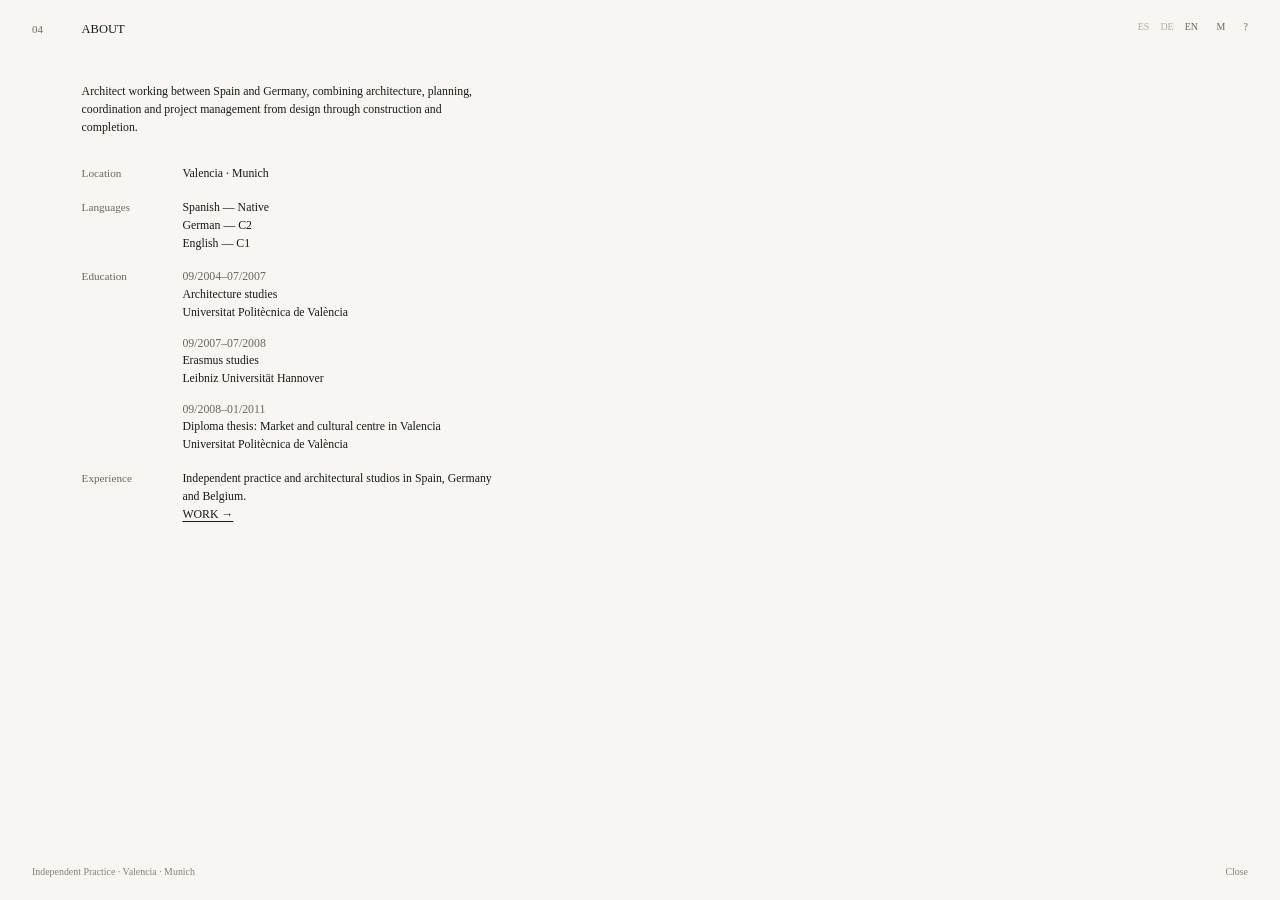
==== pages/about.html @ 62911dea "Initial portfolio website" ====
<!doctype html>
<html lang="en"><head><meta charset="utf-8"><meta name="viewport" content="width=device-width, initial-scale=1"><meta name="theme-color" content="#f7f6f2"><title>About — Carlos Moya</title><link rel="stylesheet" href="../styles/tokens.css"><link rel="stylesheet" href="../styles/base.css"><link rel="stylesheet" href="../styles/layout.css"><link rel="stylesheet" href="../styles/components.css"><script src="../scripts/theme.js"></script>
<script src="../scripts/content-data.js" defer></script>
<script src="../scripts/i18n.js" defer></script>
<script src="../scripts/site-shell.js" defer></script>
<script src="../scripts/content.js" defer></script>
<script src="../scripts/view-controller.js" defer></script>
<script src="../scripts/shortcuts.js" defer></script>
<script src="../scripts/project-gallery.js" defer></script>
<script src="../scripts/project-preview.js" defer></script>
</head>
<body data-page="about"><div id="site-header"></div><main class="site-main"><noscript>Please enable JavaScript to view this multilingual archive.</noscript></main></body></html>
---- styles/tokens.css ----
:root {
  color-scheme: light;
  --paper: #f7f6f2; --paper-raised: #efeee9; --ink: #191916; --muted: #696861; --line: rgba(25,25,22,.13);
  --serif: "Times New Roman", Times, Georgia, serif; --sans: Arial, Helvetica, sans-serif;
  --text-xs: .68rem; --text-sm: .78rem; --text-base: .94rem; --text-lg: 1.25rem;
  --space-1: .35rem; --space-2: .7rem; --space-3: 1rem; --space-4: 1.5rem; --space-5: 2rem; --space-6: 3rem; --space-7: 5rem; --space-8: 8rem;
  --view-fade: 500ms; --item-fade: 400ms; --hover-speed: 250ms; --load-fade: 400ms;
  --speed-fast: 200ms; --speed: 240ms; --speed-slow: 380ms; --ease: ease;
  /* Media queries repeat these values: custom properties cannot be used in media conditions. */
  --bp-tablet: 760px; --bp-mobile: 520px; --content: 1376px;
}
:root[data-theme="dark"] { color-scheme: dark; --paper: #181817; --paper-raised: #222221; --ink: #eeede8; --muted: #aaa9a2; --line: rgba(238,237,232,.14); }
@media (prefers-color-scheme: dark) {
  :root:not([data-theme="light"]) { color-scheme: dark; --paper: #181817; --paper-raised: #222221; --ink: #eeede8; --muted: #aaa9a2; --line: rgba(238,237,232,.14); }
}
@media (prefers-reduced-motion: reduce) { :root { --view-fade: 0ms; --item-fade: 0ms; --hover-speed: 0ms; --load-fade: 0ms; --speed-fast: 0ms; --speed: 0ms; --speed-slow: 0ms; } }
---- styles/base.css ----
*, *::before, *::after { box-sizing: border-box; }
html { font-size: 16px; }
body { margin: 0; background: var(--paper); color: var(--ink); font-family: var(--serif); font-size: var(--text-base); line-height: 1.5; }
a { color: inherit; text-decoration: none; }
a, button { transition: opacity var(--hover-speed) ease; }
a:hover { opacity: .35; }
button:hover { opacity: .66; }
button, select { font: inherit; color: inherit; }
button { cursor: pointer; }
button, select { border: 0; border-radius: 0; background: transparent; }
:focus-visible { outline: 1px solid var(--ink); outline-offset: 5px; }
h1, h2, h3, p { margin: 0 0 1rem; }
h1, h2, h3 { font-weight: normal; }
img { display: block; max-width: 100%; height: auto; }
ul, ol { margin: 0; padding: 0; list-style: none; }
dl, dd { margin: 0; }
.secondary { color: var(--muted); }
.sr-only { position: absolute; width: 1px; height: 1px; padding: 0; overflow: hidden; clip-path: inset(50%); white-space: nowrap; border: 0; }
.eyebrow { font-family: var(--sans); font-size: var(--text-xs); letter-spacing: .06em; color: var(--muted); }
.utility { padding: .2rem; font-family: var(--sans); font-size: var(--text-sm); line-height: 1.4; }
.text-link { text-decoration: underline; text-underline-offset: .25em; }
---- styles/layout.css ----
.site-header { position: fixed; inset: 0 0 auto; background: var(--paper); z-index: 10; display: flex; justify-content: space-between; align-items: flex-start; padding: 1.25rem 2rem; gap: 1rem; }
.brand { font-size: var(--text-sm); line-height: 1.2; }
.brand span { display: block; }
.header-tools { display: flex; align-items: center; gap: 1.15rem; }
.home-main { position: relative; min-height: max(100svh, 32rem); display: flex; align-items: flex-start; justify-content: center; flex-direction: column; padding: 6rem 2rem; }
.home-index { width: min(100%,32rem); }
.home-index a { display: grid; grid-template-columns: 2.3rem minmax(0,1fr) auto; gap: .8rem; align-items: baseline; border-bottom: 1px solid var(--line); padding: .57rem 0; font-family: var(--sans); font-size: var(--text-sm); letter-spacing: .03em; }
.home-index a:last-child { border-bottom: 0; }
.home-index a > span:first-child { color: var(--muted); font-variant-numeric: tabular-nums; }
.index-note { color: var(--muted); font-size: .65rem; line-height: 1.4; letter-spacing: 0; text-align: right; max-width: 11rem; }
.home-footer { position: absolute; bottom: 1.25rem; left: 2rem; right: 2rem; display: flex; flex-wrap: wrap; justify-content: space-between; gap: .5rem 1rem; font-size: .62rem; color: var(--muted); }
/* Interior pages use a small interface heading and a narrow, left-aligned content column. */
.site-main { min-height: 100svh; width: calc(100% - 4rem); max-width: none; margin-inline: 2rem; padding-top: 7.5rem; padding-bottom: 6rem; font-size: .78rem; line-height: 1.5; }
.page-heading { display: grid; grid-template-columns: 2.3rem minmax(0,1fr); gap: .8rem; align-items: baseline; max-width: 32rem; margin-bottom: 2.1rem; }
.page-heading h1 { font-size: .78rem; line-height: 1.4; letter-spacing: .03em; margin: 0; }
.page-heading .eyebrow { font-size: .68rem; letter-spacing: 0; }
.page-body { max-width: 29rem; margin-left: 3.1rem; }
.page-return { margin: 3rem 0 0 3.1rem; font-size: .68rem; color: var(--muted); }
.corner-footer { position: fixed; z-index: 9; bottom: 1.25rem; left: 2rem; right: 2rem; display: flex; flex-wrap: wrap; justify-content: space-between; gap: .5rem 1rem; font-size: .62rem; color: var(--muted); pointer-events: none; }
.corner-footer span { background: var(--paper); }
.archive-empty { max-width: 29rem; margin-left: 3.1rem; min-height: 0; color: var(--muted); }
/* Identical quiet utility treatment on the home and interior pages. */

.header-tools { color: var(--muted); }
.header-tools .utility { font-size: .62rem; }
.home-footer, .corner-footer { opacity: .82; }

@media (max-width: 760px) {
  .site-header { padding: 1rem 1.15rem; }
  .header-tools { gap: .65rem; }
  .site-main { width: calc(100% - 2.3rem); margin-inline: 1.15rem; padding-top: 6.5rem; }
  .home-main { padding: 6rem 1.15rem; min-height: max(100svh,34rem); }
  .home-index a { grid-template-columns: 1.7rem minmax(0,1fr) auto; gap: .6rem; padding: .66rem 0; }
  .home-footer { left: 1.15rem; right: 1.15rem; bottom: 1rem; }
  .page-heading { grid-template-columns: 1.7rem minmax(0,1fr); gap: .6rem; margin-bottom: 1.7rem; }
  .page-heading h1 { font-size: .78rem; }
  .page-body, .archive-empty { margin-left: 2.3rem; }
  .page-return { margin-left: 2.3rem; }
  .corner-footer { left: 1.15rem; right: 1.15rem; bottom: 1rem; }
}
@media (max-width: 380px) {
  .home-index a { gap: .4rem; font-size: .72rem; }
  .index-note { max-width: 6.7rem; font-size: .6rem; }
  .brand { font-size: .72rem; }
}




/* The index keeps its approved geometry; only interaction states change. */
html.js body { opacity: 0; transition: opacity var(--load-fade) ease; }
html.js body.is-ready { opacity: 1; }
body { height: 100svh; overflow: hidden; }
.home-main { height: 100svh; min-height: 0; }
.home-main, .brand, .home-copyright { opacity: 1; visibility: visible; transition: opacity var(--view-fade) ease, visibility 0s; }
body:not([data-view="home"]) .home-main,
body:not([data-view="home"]) .brand,
body:not([data-view="home"]) .home-copyright { opacity: 0; visibility: hidden; pointer-events: none; transition: opacity var(--view-fade) ease, visibility 0s var(--view-fade); }
body.is-switching .home-main, body.is-switching .brand { pointer-events: none; }
.home-footer { position: fixed; z-index: 16; pointer-events: none; }
.header-tools { align-items: baseline; }
.language-control { display: flex; align-items: baseline; gap: .7rem; }
.language-button, .header-tools .utility { padding: 0; font-family: var(--serif); font-size: .62rem; line-height: 1.5; }
.language-button { opacity: .5; }
.language-button.is-active { opacity: 1; }
.language-button:hover { opacity: .75; }
.section-view { position: fixed; inset: 0; z-index: 12; opacity: 0; visibility: hidden; pointer-events: none; background: var(--paper); transition: opacity var(--view-fade) ease, visibility 0s var(--view-fade); }
.section-view.is-visible { opacity: 1; visibility: visible; pointer-events: auto; transition-delay: 0s, 0s; }
.section-view > .header-tools { position: fixed; top: 1.25rem; right: 2rem; color: var(--muted); }
.section-identifier { position: fixed; left: 2rem; top: 1.25rem; }
.section-identifier h1 { font-size: .78rem; font-weight: normal; margin: 0; }
.section-identifier button { display: grid; grid-template-columns: 2.3rem minmax(0,1fr); gap: .8rem; align-items: baseline; padding: 0; font: inherit; line-height: 1.5; text-align: left; }
.view-number { font-size: .68rem; color: var(--muted); }
.view-scroll.site-main { position: absolute; inset: 5.1rem 2rem 4.5rem; width: auto; min-height: 0; margin: 0; padding: 0 1rem 2rem 0; overflow-y: auto; overflow-x: hidden; overscroll-behavior: contain; scrollbar-width: thin; font-size: .74rem; }
.view-scroll .page-body { max-width: 26rem; }
.view-scroll .intro { font-size: .74rem; max-width: 25rem; }
.view-scroll .timeline { max-width: 30rem; }
.view-scroll .timeline h2 { font-size: .76rem; }
.view-close { position: fixed; right: 2rem; bottom: 1.25rem; padding: 0; border: 0; background: none; font-family: var(--serif); font-size: .62rem; line-height: 1.5; color: var(--muted); opacity: .82; }
.section-identifier button:hover, .view-close:hover { opacity: .35; }
.stagger-item { opacity: 0; visibility: hidden; transform: translateY(4px); transition: opacity var(--item-fade) ease, transform var(--item-fade) ease, visibility 0s; transition-delay: 0ms; }
.section-view.is-visible .stagger-item { opacity: 1; visibility: visible; transform: translateY(0); transition-delay: var(--item-delay, 0ms); }
.section-view.is-closing .stagger-item { visibility: visible; transform: translateY(0); transition-delay: 0ms; }
@media (max-width: 760px) {
  body { height: auto; min-height: 100svh; overflow-y: auto; }
  body:not([data-view="home"]) { overflow: hidden; }
  .home-main { height: auto; min-height: max(100svh, 34rem); }
  .section-identifier { top: 1rem; left: 1.15rem; }
  .section-identifier button { grid-template-columns: 1.7rem minmax(0,1fr); gap: .6rem; }
  .section-view > .header-tools { top: 1rem; right: 1.15rem; }
  .view-scroll.site-main { inset: 4.5rem 1.15rem 4.5rem; padding-right: 0; -webkit-overflow-scrolling: touch; touch-action: pan-y; }
  .view-close { right: 1.15rem; bottom: 1rem; }
}
@media (prefers-reduced-motion: reduce) {
  .stagger-item, .section-view.is-visible .stagger-item, .section-view.is-closing .stagger-item { transform: none; transition-delay: 0ms; }
}
---- styles/components.css ----
.timeline { max-width: 32rem; margin-left: 3.1rem; }
.timeline > li { display: grid; grid-template-columns: 7.5rem minmax(0,1fr); gap: 1.4rem; padding: 0 0 1.45rem; }
.timeline h2 { font-size: .8rem; margin-bottom: .15rem; }
.timeline p { margin-bottom: 0; font-size: .74rem; }
.period, .project-period { font-size: .68rem; color: var(--muted); font-variant-numeric: tabular-nums; }
.intro { font-size: .78rem; line-height: 1.55; max-width: 27rem; margin-bottom: 1.8rem; }
.profile-list > div { display: grid; grid-template-columns: 5rem minmax(0,1fr); gap: 1.3rem; padding: 0 0 1rem; }
.profile-list dt { font-size: .7rem; color: var(--muted); }
.profile-list dd p { margin-bottom: .8rem; }
.profile-list dd p:last-child { margin-bottom: 0; }
.tool-section { margin-bottom: 2rem; }
.tool-section .eyebrow { font-size: .59rem; margin-bottom: .4rem; }
.tool-section h2 { font-size: .76rem; margin-bottom: .55rem; }
.tool-section h3 { font-size: .7rem; color: var(--muted); margin: .85rem 0 .3rem; }
.tool-list { columns: 2; column-gap: 1.5rem; }
.tool-list li { break-inside: avoid; padding: .05rem 0; }
.project-index { max-width: 44rem; }
.project-row { display: grid; grid-template-columns: 5.5rem minmax(0,1fr); gap: 1.4rem; padding: 0 0 2rem; }
.project-row h2 { font-size: .88rem; line-height: 1.35; margin-bottom: .25rem; overflow-wrap: anywhere; }
.project-location { margin-bottom: .5rem; color: var(--muted); font-size: .7rem; }
.project-facts { max-width: 36rem; }
.project-facts > div { display: grid; grid-template-columns: 7.4rem minmax(0,1fr); gap: .9rem; padding: .04rem 0; font-size: .7rem; line-height: 1.45; }
.project-facts dt { color: var(--muted); }
.project-heading { margin: 1.4rem 0 2rem; max-width: 36rem; }
.project-heading h1 { font-size: .95rem; line-height: 1.4; letter-spacing: .02em; margin-bottom: .5rem; overflow-wrap: anywhere; }
.project-heading p { font-size: .74rem; color: var(--muted); }
.back-link, .project-pagination { font-size: .68rem; color: var(--muted); }
.project-image { margin: 0 0 3rem; max-width: var(--content); }
.project-image figcaption { font-size: .62rem; color: var(--muted); padding-top: .4rem; }
.image-trigger { display: block; width: 100%; padding: 0; text-align: inherit; }
.image-placeholder { display: grid; place-items: center; width: 100%; background: var(--paper-raised); color: var(--muted); padding: 1rem; text-align: center; font-family: var(--sans); font-size: var(--text-xs); }
.project-information { display: grid; grid-template-columns: 1fr 1fr; max-width: 48rem; gap: 3rem; margin: 3rem 0 4rem; }
.project-information h2 { font-size: .7rem; margin-bottom: .65rem; }
.project-information section { max-width: 25rem; margin-bottom: 1.5rem; }
.project-gallery { max-width: var(--content); }
.project-gallery .project-image:nth-child(odd) { width: 65%; margin-left: auto; }
.project-pagination { display: flex; justify-content: space-between; max-width: var(--content); gap: 2rem; padding-top: .8rem; border-top: 1px solid var(--line); }
.log-archive { max-width: 48rem; }
.log-categories { font-size: .62rem; max-width: 25rem; margin-top: 1.5rem; }
.log-entry { max-width: 36rem; margin-bottom: 4rem; break-inside: avoid; }
.log-entry:nth-child(even) { max-width: 28rem; margin-left: 8rem; }
.log-entry h2 { display: flex; align-items: baseline; gap: 1rem; font-size: .78rem; margin-bottom: .2rem; }
.log-number, .log-entry header p { font-size: .65rem; color: var(--muted); }
.log-entry figure { margin: 1rem 0; }
.log-text { max-width: 24rem; font-size: .74rem; }

.project-preview { position: fixed; z-index: 20; pointer-events: none; opacity: 0; transition: opacity var(--speed); }
.project-preview.is-visible { opacity: 1; }
.project-preview img, .project-preview .image-placeholder { width: 100%; height: 100%; object-fit: contain; }
.overlay, .lightbox { position: fixed; inset: 0; width: 100%; max-width: none; height: 100%; max-height: none; margin: 0; border: 0; color: var(--ink); background: var(--paper); padding: 2rem; opacity: 0; transition: opacity var(--speed); }
.overlay[open], .lightbox[open] { display: grid; place-items: center; }
.overlay::backdrop, .lightbox::backdrop { background: transparent; }
.overlay.is-open, .lightbox.is-open { opacity: 1; }
.overlay-panel { width: min(100%,30rem); }
.overlay-top { display: flex; align-items: baseline; justify-content: space-between; margin-bottom: 2rem; }
.overlay-top h2 { font-size: 1.6rem; }
.shortcut-list { display: grid; grid-template-columns: 4rem 1fr; gap: .7rem 1rem; }
kbd { font: inherit; color: var(--muted); }
.lightbox { padding: 3.5rem 2rem 2rem; }
.lightbox-close { position: absolute; right: 1.8rem; top: 1.1rem; font-size: 1.3rem; }
.lightbox-image { max-width: 100%; max-height: 100%; }
.lightbox-image img { width: auto; max-height: calc(100svh - 5.5rem); object-fit: contain; }
.lightbox-image .image-placeholder { width: min(80vw,1000px); max-height: calc(100svh - 5.5rem); }
@media (max-width: 760px) {
  .timeline { margin-left: 2.3rem; }
  .timeline > li { grid-template-columns: 1fr; gap: .3rem; padding-bottom: 1.4rem; }
  .project-row { grid-template-columns: 1fr; gap: .3rem; padding-bottom: 1.8rem; margin-left: 2.3rem; }
  .project-facts > div { grid-template-columns: 6rem minmax(0,1fr); gap: .7rem; }
  .project-information { grid-template-columns: 1fr; gap: 2.5rem; margin: 2.5rem 0; }
  .project-gallery .project-image:nth-child(odd) { width: 100%; }
  .project-image { margin-bottom: 2.5rem; }
  .profile-list > div { grid-template-columns: 1fr; gap: .2rem; }
  .log-entry:nth-child(even) { margin-left: 0; max-width: 100%; }
  .tool-list { columns: 1; }
  .overlay, .lightbox { padding: 3.5rem 1.15rem 1.15rem; }
  .lightbox-image .image-placeholder { width: calc(100vw - 2.3rem); }
}


.home-index a { transition: transform var(--hover-speed) ease; }
.home-index a > span:first-child { opacity: .4; transition: opacity var(--hover-speed) ease; }
.home-index a:hover, .home-index a:focus-visible { opacity: 1; transform: translateX(4px); }
.home-index a:hover > span:first-child, .home-index a:focus-visible > span:first-child { opacity: .65; }
/* Optional, opt-in reveal for a future featured image. Not applied to normal imagery. */
.featured-reveal { clip-path: inset(100% 0 0 0); transition: clip-path var(--item-fade) ease; }
.featured-reveal.is-revealed { clip-path: inset(0 0 0 0); }
@media (prefers-reduced-motion: reduce) {
  .home-index a:hover, .home-index a:focus-visible { transform: none; }
  .featured-reveal, .featured-reveal.is-revealed { clip-path: none; transition: none; }
}
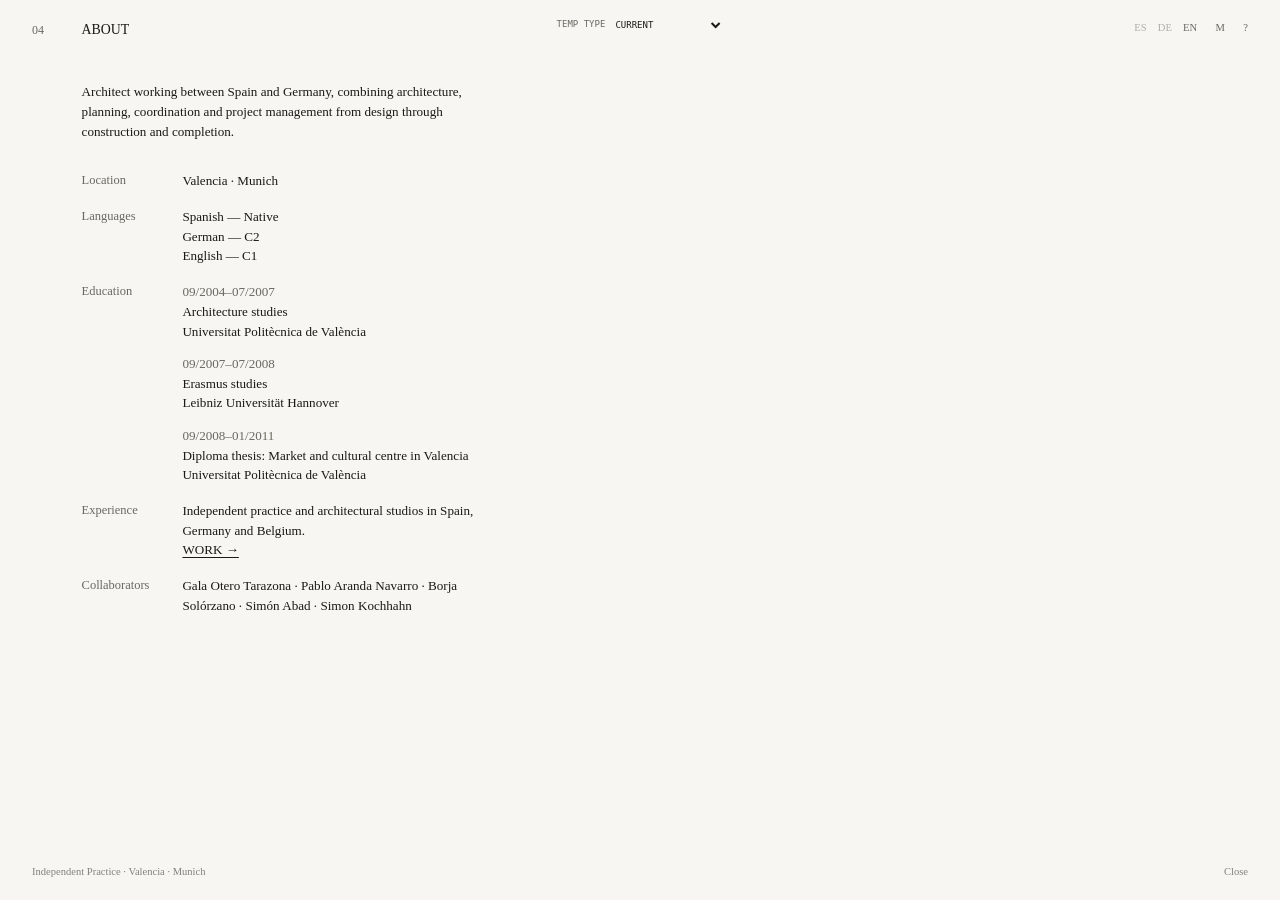
==== commit fe3f7432: "Separate portfolio content and refine project typography" ====
--- a/pages/about.html
+++ b/pages/about.html
@@ -1,9 +1,18 @@
 <!doctype html>
-<html lang="en"><head><meta charset="utf-8"><meta name="viewport" content="width=device-width, initial-scale=1"><meta name="theme-color" content="#f7f6f2"><title>About — Carlos Moya</title><link rel="stylesheet" href="../styles/tokens.css"><link rel="stylesheet" href="../styles/base.css"><link rel="stylesheet" href="../styles/layout.css"><link rel="stylesheet" href="../styles/components.css"><script src="../scripts/theme.js"></script>
+<html lang="en"><head><meta charset="utf-8"><meta name="viewport" content="width=device-width, initial-scale=1"><meta name="theme-color" content="#f7f6f2"><title>About — Carlos Moya</title><link rel="stylesheet" href="../styles/tokens.css"><link rel="stylesheet" href="../styles/base.css"><link rel="stylesheet" href="../styles/layout.css"><link rel="stylesheet" href="../styles/components.css">
+<link rel="stylesheet" href="../styles/log-field.css"><script src="../scripts/theme.js"></script>
+<script src="../scripts/typography-review.js"></script>
 <script src="../scripts/content-data.js" defer></script>
+<script src="../content/images.js" defer></script>
+<script src="../content/projects.js" defer></script>
+<script src="../content/log.js" defer></script>
+<script src="../content/work.js" defer></script>
+<script src="../content/about.js" defer></script>
+<script src="../content/texts.js" defer></script>
 <script src="../scripts/i18n.js" defer></script>
 <script src="../scripts/site-shell.js" defer></script>
 <script src="../scripts/content.js" defer></script>
+<script src="../scripts/log-field.js" defer></script>
 <script src="../scripts/view-controller.js" defer></script>
 <script src="../scripts/shortcuts.js" defer></script>
 <script src="../scripts/project-gallery.js" defer></script>
--- a/styles/tokens.css
+++ b/styles/tokens.css
@@ -2,7 +2,9 @@
   color-scheme: light;
   --paper: #f7f6f2; --paper-raised: #efeee9; --ink: #191916; --muted: #696861; --line: rgba(25,25,22,.13);
   --serif: "Times New Roman", Times, Georgia, serif; --sans: Arial, Helvetica, sans-serif;
-  --text-xs: .68rem; --text-sm: .78rem; --text-base: .94rem; --text-lg: 1.25rem;
+  --text-xs: .75rem; --text-sm: .865rem; --text-base: 1.04rem; --text-lg: 1.39rem;
+  --text-body: .82rem; --text-metadata: .795rem; --text-label: .78rem;
+  --text-project: .98rem; --text-control: .66rem; --text-log-caption: 9.8px;
   --space-1: .35rem; --space-2: .7rem; --space-3: 1rem; --space-4: 1.5rem; --space-5: 2rem; --space-6: 3rem; --space-7: 5rem; --space-8: 8rem;
   --view-fade: 500ms; --item-fade: 400ms; --hover-speed: 250ms; --load-fade: 400ms;
   --speed-fast: 200ms; --speed: 240ms; --speed-slow: 380ms; --ease: ease;
--- a/styles/layout.css
+++ b/styles/layout.css
@@ -7,22 +7,22 @@
 .home-index a { display: grid; grid-template-columns: 2.3rem minmax(0,1fr) auto; gap: .8rem; align-items: baseline; border-bottom: 1px solid var(--line); padding: .57rem 0; font-family: var(--sans); font-size: var(--text-sm); letter-spacing: .03em; }
 .home-index a:last-child { border-bottom: 0; }
 .home-index a > span:first-child { color: var(--muted); font-variant-numeric: tabular-nums; }
-.index-note { color: var(--muted); font-size: .65rem; line-height: 1.4; letter-spacing: 0; text-align: right; max-width: 11rem; }
-.home-footer { position: absolute; bottom: 1.25rem; left: 2rem; right: 2rem; display: flex; flex-wrap: wrap; justify-content: space-between; gap: .5rem 1rem; font-size: .62rem; color: var(--muted); }
+.index-note { color: var(--muted); font-size: .72rem; line-height: 1.4; letter-spacing: 0; text-align: right; max-width: 11rem; }
+.home-footer { position: absolute; bottom: 1.25rem; left: 2rem; right: 2rem; display: flex; flex-wrap: wrap; justify-content: space-between; gap: .5rem 1rem; font-size: var(--text-control); color: var(--muted); }
 /* Interior pages use a small interface heading and a narrow, left-aligned content column. */
-.site-main { min-height: 100svh; width: calc(100% - 4rem); max-width: none; margin-inline: 2rem; padding-top: 7.5rem; padding-bottom: 6rem; font-size: .78rem; line-height: 1.5; }
+.site-main { min-height: 100svh; width: calc(100% - 4rem); max-width: none; margin-inline: 2rem; padding-top: 7.5rem; padding-bottom: 6rem; font-size: var(--text-sm); line-height: 1.5; }
 .page-heading { display: grid; grid-template-columns: 2.3rem minmax(0,1fr); gap: .8rem; align-items: baseline; max-width: 32rem; margin-bottom: 2.1rem; }
-.page-heading h1 { font-size: .78rem; line-height: 1.4; letter-spacing: .03em; margin: 0; }
-.page-heading .eyebrow { font-size: .68rem; letter-spacing: 0; }
+.page-heading h1 { font-size: var(--text-sm); line-height: 1.4; letter-spacing: .03em; margin: 0; }
+.page-heading .eyebrow { font-size: var(--text-xs); letter-spacing: 0; }
 .page-body { max-width: 29rem; margin-left: 3.1rem; }
-.page-return { margin: 3rem 0 0 3.1rem; font-size: .68rem; color: var(--muted); }
-.corner-footer { position: fixed; z-index: 9; bottom: 1.25rem; left: 2rem; right: 2rem; display: flex; flex-wrap: wrap; justify-content: space-between; gap: .5rem 1rem; font-size: .62rem; color: var(--muted); pointer-events: none; }
+.page-return { margin: 3rem 0 0 3.1rem; font-size: var(--text-xs); color: var(--muted); }
+.corner-footer { position: fixed; z-index: 9; bottom: 1.25rem; left: 2rem; right: 2rem; display: flex; flex-wrap: wrap; justify-content: space-between; gap: .5rem 1rem; font-size: var(--text-control); color: var(--muted); pointer-events: none; }
 .corner-footer span { background: var(--paper); }
 .archive-empty { max-width: 29rem; margin-left: 3.1rem; min-height: 0; color: var(--muted); }
 /* Identical quiet utility treatment on the home and interior pages. */
 
 .header-tools { color: var(--muted); }
-.header-tools .utility { font-size: .62rem; }
+.header-tools .utility { font-size: var(--text-control); }
 .home-footer, .corner-footer { opacity: .82; }
 
 @media (max-width: 760px) {
@@ -33,15 +33,15 @@
   .home-index a { grid-template-columns: 1.7rem minmax(0,1fr) auto; gap: .6rem; padding: .66rem 0; }
   .home-footer { left: 1.15rem; right: 1.15rem; bottom: 1rem; }
   .page-heading { grid-template-columns: 1.7rem minmax(0,1fr); gap: .6rem; margin-bottom: 1.7rem; }
-  .page-heading h1 { font-size: .78rem; }
+  .page-heading h1 { font-size: var(--text-sm); }
   .page-body, .archive-empty { margin-left: 2.3rem; }
   .page-return { margin-left: 2.3rem; }
   .corner-footer { left: 1.15rem; right: 1.15rem; bottom: 1rem; }
 }
 @media (max-width: 380px) {
-  .home-index a { gap: .4rem; font-size: .72rem; }
-  .index-note { max-width: 6.7rem; font-size: .6rem; }
-  .brand { font-size: .72rem; }
+  .home-index a { gap: .4rem; font-size: .8rem; }
+  .index-note { max-width: 6.7rem; font-size: .665rem; }
+  .brand { font-size: .8rem; }
 }
 
 
@@ -60,7 +60,7 @@
 .home-footer { position: fixed; z-index: 16; pointer-events: none; }
 .header-tools { align-items: baseline; }
 .language-control { display: flex; align-items: baseline; gap: .7rem; }
-.language-button, .header-tools .utility { padding: 0; font-family: var(--serif); font-size: .62rem; line-height: 1.5; }
+.language-button, .header-tools .utility { padding: 0; font-family: var(--serif); font-size: var(--text-control); line-height: 1.5; }
 .language-button { opacity: .5; }
 .language-button.is-active { opacity: 1; }
 .language-button:hover { opacity: .75; }
@@ -68,15 +68,15 @@
 .section-view.is-visible { opacity: 1; visibility: visible; pointer-events: auto; transition-delay: 0s, 0s; }
 .section-view > .header-tools { position: fixed; top: 1.25rem; right: 2rem; color: var(--muted); }
 .section-identifier { position: fixed; left: 2rem; top: 1.25rem; }
-.section-identifier h1 { font-size: .78rem; font-weight: normal; margin: 0; }
+.section-identifier h1 { font-size: var(--text-sm); font-weight: normal; margin: 0; }
 .section-identifier button { display: grid; grid-template-columns: 2.3rem minmax(0,1fr); gap: .8rem; align-items: baseline; padding: 0; font: inherit; line-height: 1.5; text-align: left; }
-.view-number { font-size: .68rem; color: var(--muted); }
-.view-scroll.site-main { position: absolute; inset: 5.1rem 2rem 4.5rem; width: auto; min-height: 0; margin: 0; padding: 0 1rem 2rem 0; overflow-y: auto; overflow-x: hidden; overscroll-behavior: contain; scrollbar-width: thin; font-size: .74rem; }
+.view-number { font-size: var(--text-xs); color: var(--muted); }
+.view-scroll.site-main { position: absolute; inset: 5.1rem 2rem 4.5rem; width: auto; min-height: 0; margin: 0; padding: 0 1rem 2rem 0; overflow-y: auto; overflow-x: hidden; overscroll-behavior: contain; scrollbar-width: thin; font-size: var(--text-body); }
 .view-scroll .page-body { max-width: 26rem; }
-.view-scroll .intro { font-size: .74rem; max-width: 25rem; }
+.view-scroll .intro { font-size: var(--text-body); max-width: 25rem; }
 .view-scroll .timeline { max-width: 30rem; }
-.view-scroll .timeline h2 { font-size: .76rem; }
-.view-close { position: fixed; right: 2rem; bottom: 1.25rem; padding: 0; border: 0; background: none; font-family: var(--serif); font-size: .62rem; line-height: 1.5; color: var(--muted); opacity: .82; }
+.view-scroll .timeline h2 { font-size: .845rem; }
+.view-close { position: fixed; right: 2rem; bottom: 1.25rem; padding: 0; border: 0; background: none; font-family: var(--serif); font-size: var(--text-control); line-height: 1.5; color: var(--muted); opacity: .82; }
 .section-identifier button:hover, .view-close:hover { opacity: .35; }
 .stagger-item { opacity: 0; visibility: hidden; transform: translateY(4px); transition: opacity var(--item-fade) ease, transform var(--item-fade) ease, visibility 0s; transition-delay: 0ms; }
 .section-view.is-visible .stagger-item { opacity: 1; visibility: visible; transform: translateY(0); transition-delay: var(--item-delay, 0ms); }
--- a/styles/components.css
+++ b/styles/components.css
@@ -1,52 +1,53 @@
 .timeline { max-width: 32rem; margin-left: 3.1rem; }
 .timeline > li { display: grid; grid-template-columns: 7.5rem minmax(0,1fr); gap: 1.4rem; padding: 0 0 1.45rem; }
-.timeline h2 { font-size: .8rem; margin-bottom: .15rem; }
-.timeline p { margin-bottom: 0; font-size: .74rem; }
-.period, .project-period { font-size: .68rem; color: var(--muted); font-variant-numeric: tabular-nums; }
-.intro { font-size: .78rem; line-height: 1.55; max-width: 27rem; margin-bottom: 1.8rem; }
+.timeline h2 { font-size: .89rem; margin-bottom: .15rem; }
+.timeline p { margin-bottom: 0; font-size: var(--text-body); }
+.period, .project-period { font-size: var(--text-xs); color: var(--muted); font-variant-numeric: tabular-nums; }
+.intro { font-size: var(--text-sm); line-height: 1.55; max-width: 27rem; margin-bottom: 1.8rem; }
 .profile-list > div { display: grid; grid-template-columns: 5rem minmax(0,1fr); gap: 1.3rem; padding: 0 0 1rem; }
-.profile-list dt { font-size: .7rem; color: var(--muted); }
+.profile-list dt { font-size: var(--text-label); color: var(--muted); }
 .profile-list dd p { margin-bottom: .8rem; }
 .profile-list dd p:last-child { margin-bottom: 0; }
 .tool-section { margin-bottom: 2rem; }
-.tool-section .eyebrow { font-size: .59rem; margin-bottom: .4rem; }
-.tool-section h2 { font-size: .76rem; margin-bottom: .55rem; }
-.tool-section h3 { font-size: .7rem; color: var(--muted); margin: .85rem 0 .3rem; }
+.tool-section .eyebrow { font-size: .655rem; margin-bottom: .4rem; }
+.tool-section h2 { font-size: .845rem; margin-bottom: .55rem; }
+.tool-section h3 { font-size: var(--text-label); color: var(--muted); margin: .85rem 0 .3rem; }
 .tool-list { columns: 2; column-gap: 1.5rem; }
 .tool-list li { break-inside: avoid; padding: .05rem 0; }
 .project-index { max-width: 44rem; }
 .project-row { display: grid; grid-template-columns: 5.5rem minmax(0,1fr); gap: 1.4rem; padding: 0 0 2rem; }
-.project-row h2 { font-size: .88rem; line-height: 1.35; margin-bottom: .25rem; overflow-wrap: anywhere; }
-.project-location { margin-bottom: .5rem; color: var(--muted); font-size: .7rem; }
+.project-row h2 { font-size: var(--text-project); line-height: 1.35; margin-bottom: .25rem; overflow-wrap: anywhere; }
+.project-location { margin-bottom: .5rem; color: var(--muted); font-size: var(--text-metadata); }
 .project-facts { max-width: 36rem; }
-.project-facts > div { display: grid; grid-template-columns: 7.4rem minmax(0,1fr); gap: .9rem; padding: .04rem 0; font-size: .7rem; line-height: 1.45; }
+.project-facts > div { display: grid; grid-template-columns: 7.4rem minmax(0,1fr); gap: .9rem; padding: .04rem 0; font-size: var(--text-metadata); line-height: 1.45; }
 .project-facts dt { color: var(--muted); }
 .project-heading { margin: 1.4rem 0 2rem; max-width: 36rem; }
-.project-heading h1 { font-size: .95rem; line-height: 1.4; letter-spacing: .02em; margin-bottom: .5rem; overflow-wrap: anywhere; }
-.project-heading p { font-size: .74rem; color: var(--muted); }
-.back-link, .project-pagination { font-size: .68rem; color: var(--muted); }
+.project-heading h1 { font-size: 1.055rem; line-height: 1.4; letter-spacing: .02em; margin-bottom: .5rem; overflow-wrap: anywhere; }
+.project-heading p { font-size: var(--text-body); color: var(--muted); }
+.back-link, .project-pagination { font-size: var(--text-xs); color: var(--muted); }
 .project-image { margin: 0 0 3rem; max-width: var(--content); }
-.project-image figcaption { font-size: .62rem; color: var(--muted); padding-top: .4rem; }
+.project-image figcaption { font-size: var(--text-control); color: var(--muted); padding-top: .4rem; }
 .image-trigger { display: block; width: 100%; padding: 0; text-align: inherit; }
 .image-placeholder { display: grid; place-items: center; width: 100%; background: var(--paper-raised); color: var(--muted); padding: 1rem; text-align: center; font-family: var(--sans); font-size: var(--text-xs); }
 .project-information { display: grid; grid-template-columns: 1fr 1fr; max-width: 48rem; gap: 3rem; margin: 3rem 0 4rem; }
-.project-information h2 { font-size: .7rem; margin-bottom: .65rem; }
+.project-information h2 { font-size: var(--text-label); margin-bottom: .65rem; }
 .project-information section { max-width: 25rem; margin-bottom: 1.5rem; }
 .project-gallery { max-width: var(--content); }
 .project-gallery .project-image:nth-child(odd) { width: 65%; margin-left: auto; }
 .project-pagination { display: flex; justify-content: space-between; max-width: var(--content); gap: 2rem; padding-top: .8rem; border-top: 1px solid var(--line); }
 .log-archive { max-width: 48rem; }
-.log-categories { font-size: .62rem; max-width: 25rem; margin-top: 1.5rem; }
+.log-categories { font-size: var(--text-control); max-width: 25rem; margin-top: 1.5rem; }
 .log-entry { max-width: 36rem; margin-bottom: 4rem; break-inside: avoid; }
 .log-entry:nth-child(even) { max-width: 28rem; margin-left: 8rem; }
-.log-entry h2 { display: flex; align-items: baseline; gap: 1rem; font-size: .78rem; margin-bottom: .2rem; }
-.log-number, .log-entry header p { font-size: .65rem; color: var(--muted); }
+.log-entry h2 { display: flex; align-items: baseline; gap: 1rem; font-size: var(--text-sm); margin-bottom: .2rem; }
+.log-number, .log-entry header p { font-size: .71rem; color: var(--muted); }
 .log-entry figure { margin: 1rem 0; }
-.log-text { max-width: 24rem; font-size: .74rem; }
+.log-text { max-width: 24rem; font-size: var(--text-body); }
 
 .project-preview { position: fixed; z-index: 20; pointer-events: none; opacity: 0; transition: opacity var(--speed); }
 .project-preview.is-visible { opacity: 1; }
 .project-preview img, .project-preview .image-placeholder { width: 100%; height: 100%; object-fit: contain; }
+.placeholder-preview-note { position: absolute; left: .4rem; bottom: .4rem; padding: .2rem .35rem; background: var(--paper); color: var(--muted); font-family: var(--sans); font-size: var(--text-xs); }
 .overlay, .lightbox { position: fixed; inset: 0; width: 100%; max-width: none; height: 100%; max-height: none; margin: 0; border: 0; color: var(--ink); background: var(--paper); padding: 2rem; opacity: 0; transition: opacity var(--speed); }
 .overlay[open], .lightbox[open] { display: grid; place-items: center; }
 .overlay::backdrop, .lightbox::backdrop { background: transparent; }
--- a/styles/log-field.css
+++ b/styles/log-field.css
@@ -0,0 +1,40 @@
+/* LOG only: the surrounding section chrome and 500ms cross-fade stay shared. */
+.view-scroll.site-main:has(.log-viewport) { inset: 72px 0 40px; overflow: hidden; padding: 0; touch-action: none; overscroll-behavior: none; }
+.log-viewport { position: relative; width: 100%; height: 100%; overflow: hidden; cursor: grab; touch-action: none; user-select: none; }
+.log-viewport.is-dragging, .log-viewport.is-dragging button { cursor: grabbing; }
+.log-pan { position: absolute; left: 0; top: 0; width: max-content; will-change: transform; }
+.log-field { display: flex; align-items: flex-start; width: max-content; gap: 48px; transform: scale(.9); transform-origin: center; transition: transform 950ms cubic-bezier(.33,1,.68,1); }
+.log-field.is-settled { transform: scale(1); }
+.log-column { display: flex; flex-direction: column; flex: 0 0 172px; width: 172px; gap: 44px; }
+.log-plate { position: relative; width: 100%; margin: 0; contain: layout style; transform: translate3d(var(--push-x, 0px), var(--push-y, 0px), 0); transition: transform .55s cubic-bezier(.33,1,.68,1); }
+.log-plate.is-zoomed { z-index: 10; }
+.log-plate-inner { opacity: 0; transform: scale(.62); transition: opacity .5s ease, transform .55s cubic-bezier(.33,1,.68,1); transition-delay: var(--arrival-delay, 0s); }
+.log-plate.is-revealed .log-plate-inner { opacity: 1; transform: scale(1); }
+.log-plate.is-immediate .log-plate-inner { transition: none; }
+.log-frame { position: relative; display: block; width: 100%; padding: 0; overflow: hidden; background: var(--paper-raised); transform: scale(var(--zoom, 1)); transform-origin: center; transition: transform .55s cubic-bezier(.33,1,.68,1); cursor: zoom-in; }
+.log-frame:hover { opacity: 1; }
+.log-plate.is-zoomed .log-frame { cursor: zoom-out; }
+.log-frame img { display: block; width: 100%; height: 100%; object-fit: cover; transform: scale(1); transition: transform .5s cubic-bezier(.33,1,.68,1); pointer-events: none; }
+.log-caption { padding-top: 8px; font-family: var(--serif); font-size: var(--text-log-caption); font-weight: normal; line-height: 1.5; letter-spacing: .019em; text-transform: uppercase; overflow-wrap: anywhere; transform: translateY(var(--caption-shift, 0px)); transition: transform .55s cubic-bezier(.33,1,.68,1); }
+.log-plate-number { font-family: monospace; margin-right: .5em; }
+.log-caption-sub { display: block; opacity: .45; transition: opacity .3s ease; }
+.log-rail { position: absolute; background: var(--line); pointer-events: none; opacity: 0; transition: opacity .4s ease; z-index: 20; }
+.log-rail span { position: absolute; display: block; background: var(--ink); }
+.log-rail-x { left: 0; right: 0; bottom: 0; height: 1px; }
+.log-rail-y { top: 0; bottom: 0; right: 0; width: 1px; }
+.log-rail-x span { height: 1px; left: 0; }
+.log-rail-y span { width: 1px; top: 0; }
+.log-viewport.is-moving .log-rail { opacity: 1; }
+@media (hover: hover) and (pointer: fine) {
+  .log-plate:not(.is-zoomed):hover .log-frame img { transform: scale(1.04); }
+  .log-plate:hover .log-caption-sub { opacity: 1; }
+}
+@media (max-width: 699px) {
+  .view-scroll.site-main:has(.log-viewport) { inset: 66px 0 34px; }
+  .log-field { gap: 30px; }
+  .log-column { flex-basis: 132px; width: 132px; }
+}
+@media (prefers-reduced-motion: reduce) {
+  .log-field, .log-plate, .log-plate-inner, .log-frame, .log-frame img, .log-caption, .log-caption-sub, .log-rail { transition: none; }
+  .log-field, .log-field.is-settled, .log-plate-inner, .log-plate.is-revealed .log-plate-inner, .log-plate:not(.is-zoomed):hover .log-frame img { transform: none; }
+}
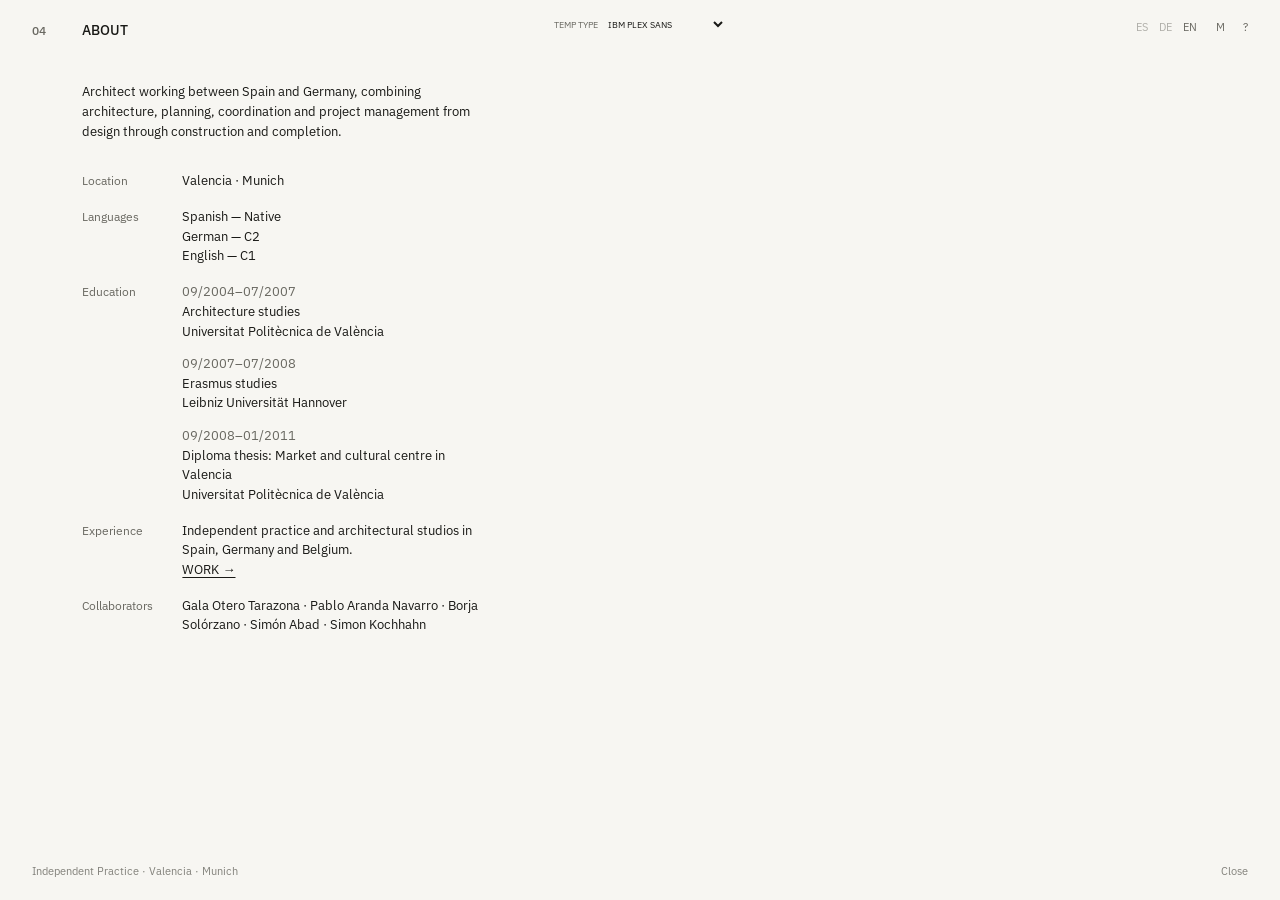
==== commit 5936e8f9: "Add three-font comparison and refine custom cursor" ====
--- a/pages/about.html
+++ b/pages/about.html
@@ -1,7 +1,10 @@
 <!doctype html>
 <html lang="en"><head><meta charset="utf-8"><meta name="viewport" content="width=device-width, initial-scale=1"><meta name="theme-color" content="#f7f6f2"><title>About — Carlos Moya</title><link rel="stylesheet" href="../styles/tokens.css"><link rel="stylesheet" href="../styles/base.css"><link rel="stylesheet" href="../styles/layout.css"><link rel="stylesheet" href="../styles/components.css">
-<link rel="stylesheet" href="../styles/log-field.css"><script src="../scripts/theme.js"></script>
-<script src="../scripts/typography-review.js"></script>
+<link rel="stylesheet" href="../styles/log-field.css">
+  <link rel="stylesheet" href="../styles/plex-experiment.css">
+  <link rel="stylesheet" href="../styles/cursor-experiment.css"><script src="../scripts/theme.js"></script>
+<script src="../scripts/cursor-experiment.js" defer></script>
+<script src="../scripts/plex-experiment.js" defer></script>
 <script src="../scripts/content-data.js" defer></script>
 <script src="../content/images.js" defer></script>
 <script src="../content/projects.js" defer></script>
--- a/styles/plex-experiment.css
+++ b/styles/plex-experiment.css
@@ -0,0 +1,66 @@
+/* Temporary IBM Plex Sans experiment. Remove this stylesheet link to restore
+   the original family tokens and normal title/navigation weights. */
+@font-face {
+  font-family: "IBM Plex Sans";
+  src: url("../assets/fonts/ibm-plex-sans/IBMPlexSans-LatinExt.woff2") format("woff2");
+  font-style: normal;
+  font-weight: 400 500;
+  font-display: swap;
+  unicode-range: U+0100-02BA, U+02BD-02C5, U+02C7-02CC, U+02CE-02D7, U+02DD-02FF, U+0304, U+0308, U+0329, U+1D00-1DBF, U+1E00-1E9F, U+1EF2-1EFF, U+2020, U+20A0-20AB, U+20AD-20C4, U+2113, U+2C60-2C7F, U+A720-A7FF;
+}
+@font-face {
+  font-family: "IBM Plex Sans";
+  src: url("../assets/fonts/ibm-plex-sans/IBMPlexSans-Latin.woff2") format("woff2");
+  font-style: normal;
+  font-weight: 400 500;
+  font-display: swap;
+  unicode-range: U+0000-00FF, U+0131, U+0152-0153, U+02BB-02BC, U+02C6, U+02DA, U+02DC, U+0304, U+0308, U+0329, U+2000-206F, U+20AC, U+2122, U+2191, U+2193, U+2212, U+2215, U+FEFF, U+FFFD;
+}
+@font-face {
+  font-family: "Inter";
+  src: url("../assets/fonts/inter/Inter-LatinExt.woff2") format("woff2");
+  font-style: normal;
+  font-weight: 400 500;
+  font-display: swap;
+  unicode-range: U+0100-02BA, U+02BD-02C5, U+02C7-02CC, U+02CE-02D7, U+02DD-02FF, U+0304, U+0308, U+0329, U+1D00-1DBF, U+1E00-1E9F, U+1EF2-1EFF, U+2020, U+20A0-20AB, U+20AD-20C4, U+2113, U+2C60-2C7F, U+A720-A7FF;
+}
+@font-face {
+  font-family: "Inter";
+  src: url("../assets/fonts/inter/Inter-Latin.woff2") format("woff2");
+  font-style: normal;
+  font-weight: 400 500;
+  font-display: swap;
+  unicode-range: U+0000-00FF, U+0131, U+0152-0153, U+02BB-02BC, U+02C6, U+02DA, U+02DC, U+0304, U+0308, U+0329, U+2000-206F, U+20AC, U+2122, U+2191, U+2193, U+2212, U+2215, U+FEFF, U+FFFD;
+}
+:root {
+  --serif: "IBM Plex Sans", Arial, Helvetica, sans-serif;
+  --sans: "IBM Plex Sans", Arial, Helvetica, sans-serif;
+}
+:root[data-font-comparison="original"] {
+  --serif: "Times New Roman", Times, Georgia, serif;
+  --sans: Arial, Helvetica, sans-serif;
+}
+:root[data-font-comparison="inter"] {
+  --serif: "Inter", Arial, Helvetica, sans-serif;
+  --sans: "Inter", Arial, Helvetica, sans-serif;
+}
+/* All other rules (including sizes, tracking and line heights) remain intact. */
+.home-index a, h1, h2, h3, .section-identifier h1 { font-weight: 500; }
+.home-index .index-note { font-weight: 400; }
+/* Temporary comparison control: outside the document's layout and section overlays. */
+.font-comparison {
+  position: fixed;
+  z-index: 100;
+  top: 18px;
+  left: 50%;
+  transform: translateX(-50%);
+  display: flex;
+  align-items: center;
+  gap: 6px;
+  background: var(--paper);
+  color: var(--muted);
+  font: 9px/1.5 var(--sans);
+}
+.font-comparison select { width: 122px; padding: 0; color: var(--ink); }
+.font-comparison select:focus-visible { outline: 1px solid var(--muted); outline-offset: 2px; }
+@media (max-width: 699px) { .font-comparison { top: 44px; } }
--- a/styles/cursor-experiment.css
+++ b/styles/cursor-experiment.css
@@ -0,0 +1,23 @@
+/* Native cursor stays visible until a working mouse handler enables this class. */
+.experiment-cursor { display: none; }
+@media (hover: hover) and (pointer: fine) {
+  html.has-experiment-cursor, html.has-experiment-cursor * { cursor: none !important; }
+  html.has-experiment-cursor .experiment-cursor {
+    display: block;
+    position: fixed;
+    z-index: 2147483647;
+    left: 0;
+    top: 0;
+    width: 8px;
+    height: 8px;
+    border-radius: 50%;
+    background: var(--ink);
+    pointer-events: none;
+    transform: translate(-50%, -50%);
+    transition: width 150ms ease, height 150ms ease;
+  }
+  html.has-experiment-cursor .experiment-cursor.is-interactive { width: 16px; height: 16px; }
+}
+@media (prefers-reduced-motion: reduce) {
+  html.has-experiment-cursor .experiment-cursor { transition: none; }
+}
